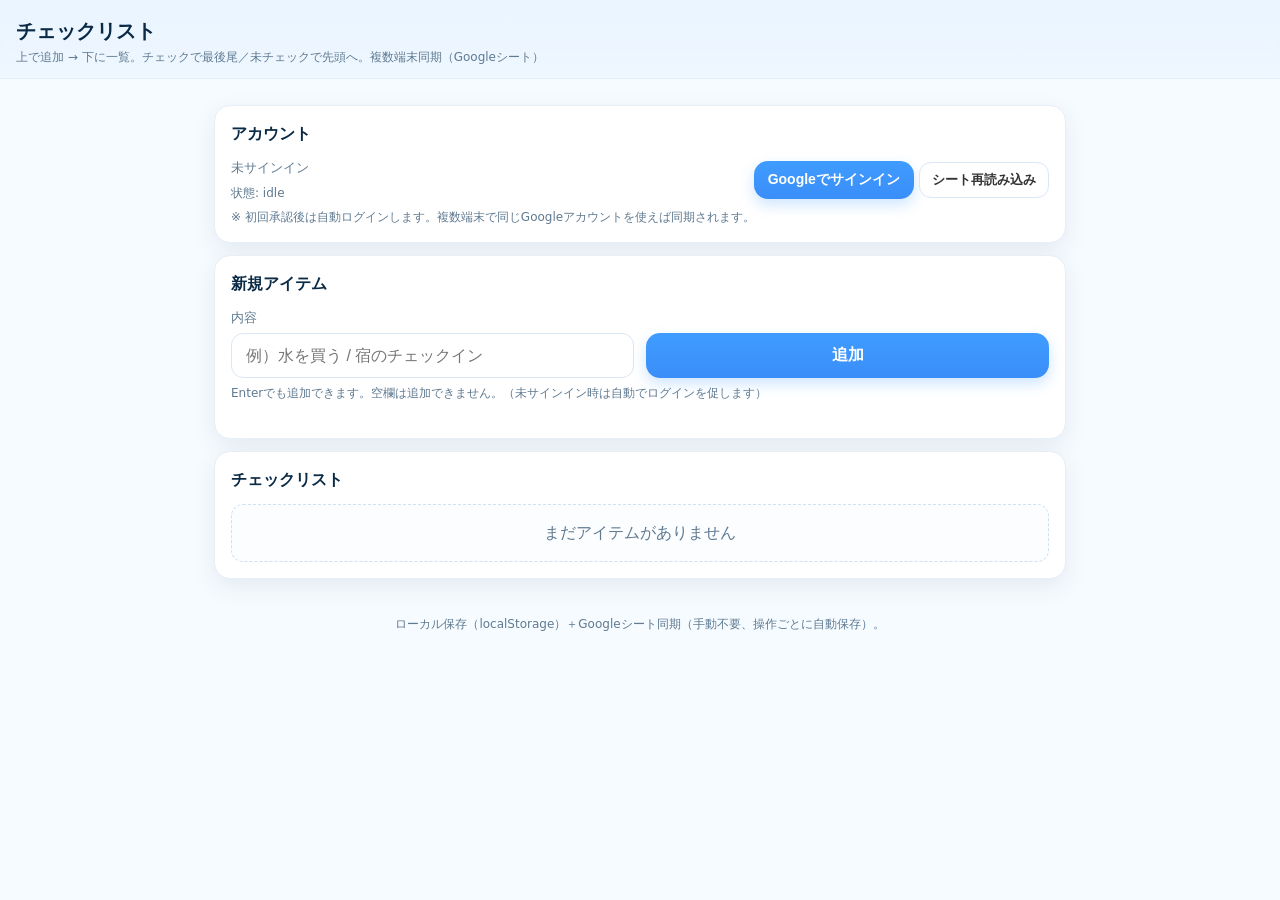
==== index.html @ b0e93bd8 "Create index.html" ====
<!DOCTYPE html>
<html lang="ja">
<head>
  <meta charset="utf-8" />
  <meta name="viewport" content="width=device-width,initial-scale=1" />
  <title>チェックリスト</title>
  <link rel="stylesheet" href="style.css" />
  <!-- Google Identity Services -->
  <script src="https://accounts.google.com/gsi/client" async defer></script>
  <style>
    /* 既存CSSに寄り添う最小の追加だけ */
    .record .title{font-weight:800}
    .record.done .title{color:var(--muted); text-decoration:line-through}
    .record .status{font-size:12px; color:var(--muted)}
    .btn-check, .btn-del{
      appearance:none; border:1px solid #dbe7f5; background:#fff; cursor:pointer;
      padding:8px 12px; border-radius:12px; font-weight:700;
    }
    .btn-check{color:#0b5; border-color:#cceedd}
    .btn-check.done{color:#666; border-color:#ddd}
    .btn-del{color:var(--danger); border-color:#ffd1d1}
    .list-actions{display:flex; gap:8px}
    .auth-row{display:flex; gap:12px; align-items:center; justify-content:space-between; flex-wrap:wrap}
    .signin-btn{
      appearance:none; border:0; border-radius:14px; padding:10px 14px; font-weight:800;
      background:linear-gradient(180deg, var(--accent-strong), #3a8ef8); color:white; cursor:pointer;
      box-shadow:0 6px 14px rgba(63,156,255,.25); font-size:14px;
    }
    .signout-btn{
      appearance:none; border:1px solid #dbe7f5; background:#fff; cursor:pointer;
      padding:8px 12px; border-radius:12px; font-weight:700; color:#333;
    }
    .sync-state{font-size:12px; color:var(--muted)}
  </style>
</head>
<body>
  <!-- ヘッダー -->
  <header class="app-header">
    <h1>チェックリスト</h1>
    <div class="sub">上で追加 → 下に一覧。チェックで最後尾／未チェックで先頭へ。複数端末同期（Googleシート）</div>
  </header>

  <main class="container">
    <!-- 認証・同期 -->
    <section class="card" id="authCard">
      <h2>アカウント</h2>
      <div class="auth-row">
        <div>
          <div id="userLabel" class="label">未サインイン</div>
          <div id="syncState" class="sync-state">状態: idle</div>
        </div>
        <div>
          <button id="signinBtn" class="signin-btn">Googleでサインイン</button>
          <button id="signoutBtn" class="signout-btn" style="display:none">サインアウト</button>
          <button id="reloadBtn" class="signout-btn">シート再読み込み</button>
        </div>
      </div>
      <div class="hint">※ 初回承認後は自動ログインします。複数端末で同じGoogleアカウントを使えば同期されます。</div>
    </section>

    <!-- 追加欄 -->
    <section class="card">
      <h2>新規アイテム</h2>
      <label class="label" for="newItem">内容</label>
      <div class="grid-2">
        <input id="newItem" type="text" placeholder="例）水を買う / 宿のチェックイン" />
        <button id="addBtn" class="btn-primary">追加</button>
      </div>
      <div class="hint">Enterでも追加できます。空欄は追加できません。（未サインイン時は自動でログインを促します）</div>
      <div id="toast" class="toast" role="status" aria-live="polite"></div>
    </section>

    <!-- リスト表示 -->
    <section class="card">
      <h2>チェックリスト</h2>
      <ul id="list" class="record-list" aria-live="polite"></ul>
      <div id="empty" class="empty">まだアイテムがありません</div>
    </section>

    <footer class="app-footer">ローカル保存（localStorage）＋Googleシート同期（手動不要、操作ごとに自動保存）。</footer>
  </main>

  <script>
    // ====== 設定（必ず変更） ======
    const CONFIG = {
      SPREADSHEET_ID: "YOUR_SPREADSHEET_ID", // ← 置き換え
      SHEET_NAME: "Checklist",               // 既定名。変えるならシート側も作成してOK（自動ヘッダー作成）
      GOOGLE_CLIENT_ID: "YOUR_GOOGLE_CLIENT_ID", // ← 置き換え
      SCOPE: "https://www.googleapis.com/auth/spreadsheets"
    };

    // ====== State ======
    const KEY_LOCAL = "checklistItems_v1";
    /** @type {{id:string,text:string,done:boolean,createdAt:number,doneAt?:number,updatedAt:number}[]} */
    let items = [];
    let accessToken = null;
    let tokenClient = null;
    let userEmail = null;

    // ====== DOM ======
    const $list = document.getElementById("list");
    const $empty = document.getElementById("empty");
    const $newItem = document.getElementById("newItem");
    const $addBtn = document.getElementById("addBtn");
    const $toast = document.getElementById("toast");
    const $signinBtn = document.getElementById("signinBtn");
    const $signoutBtn = document.getElementById("signoutBtn");
    const $reloadBtn = document.getElementById("reloadBtn");
    const $userLabel = document.getElementById("userLabel");
    const $syncState = document.getElementById("syncState");

    // ====== LocalStorage ======
    function loadLocal() {
      try { items = JSON.parse(localStorage.getItem(KEY_LOCAL)) || []; }
      catch { items = []; }
    }
    function saveLocal() {
      localStorage.setItem(KEY_LOCAL, JSON.stringify(items));
    }

    // ====== 表示 ======
    function render() {
      const undone = items.filter(i => !i.done);
      const done = items.filter(i => i.done).sort((a,b) => (a.doneAt||0)-(b.doneAt||0));
      const ordered = [...undone, ...done];

      $list.innerHTML = "";
      ordered.forEach(item => {
        const li = document.createElement("li");
        li.className = "record" + (item.done ? " done" : "");
        li.dataset.id = item.id;

        const left = document.createElement("div");
        left.className = "date";
        const d = new Date(item.createdAt);
        left.textContent = `${d.getMonth()+1}/${d.getDate()}`;

        const center = document.createElement("div");
        const title = document.createElement("div");
        title.className = "title";
        title.textContent = item.text;

        const status = document.createElement("div");
        status.className = "status";
        status.textContent = item.done
          ? `済み（${formatTime(item.doneAt)}）`
          : `未完了`;

        center.appendChild(title);
        center.appendChild(status);

        const right = document.createElement("div");
        right.className = "list-actions";
        const btnCheck = document.createElement("button");
        btnCheck.className = "btn-check" + (item.done ? " done" : "");
        btnCheck.textContent = item.done ? "済" : "チェック";
        btnCheck.title = item.done ? "未完了に戻す" : "完了にする";
        btnCheck.addEventListener("click", () => toggleDone(item.id));

        const btnDel = document.createElement("button");
        btnDel.className = "btn-del";
        btnDel.textContent = "削除";
        btnDel.addEventListener("click", () => removeItem(item.id));

        right.appendChild(btnCheck);
        right.appendChild(btnDel);

        li.appendChild(left);
        li.appendChild(center);
        li.appendChild(right);
        $list.appendChild(li);
      });

      $empty.style.display = items.length ? "none" : "block";
    }

    function formatTime(ts) {
      if (!ts) return "";
      const d = new Date(ts);
      const hh = String(d.getHours()).padStart(2,"0");
      const mm = String(d.getMinutes()).padStart(2,"0");
      return `${d.getMonth()+1}/${d.getDate()} ${hh}:${mm}`;
    }

    // ====== 操作 ======
    async function addItem(text) {
      const t = text.trim();
      if (!t) return toast("空欄は追加できません");
      await ensureSignedIn(); // 自動ログイン要求
      const now = Date.now();
      items.push({
        id: String(now) + Math.random().toString(36).slice(2,7),
        text: t,
        done: false,
        createdAt: now,
        updatedAt: now
      });
      saveLocal(); render();
      $newItem.value = "";
      toast("追加しました");
      await saveToSheet();
      await loadFromSheet(); // 競合回避のため最新取得
    }

    async function toggleDone(id) {
      await ensureSignedIn();
      const idx = items.findIndex(i => i.id === id);
      if (idx === -1) return;
      const item = items[idx];
      item.done = !item.done;
      item.updatedAt = Date.now();
      if (item.done) {
        item.doneAt = Date.now();
        items.splice(idx,1); items.push(item);
        toast("完了にしました（最後尾へ移動）");
      } else {
        delete item.doneAt;
        items.splice(idx,1); items.unshift(item);
        toast("未完了に戻しました（先頭へ移動）");
      }
      saveLocal(); render();
      await saveToSheet();
      await loadFromSheet();
    }

    async function removeItem(id) {
      await ensureSignedIn();
      items = items.filter(i => i.id !== id);
      saveLocal(); render();
      toast("削除しました");
      await saveToSheet();
      await loadFromSheet();
    }

    function toast(msg) {
      $toast.textContent = msg;
      $toast.classList.add("show");
      setTimeout(() => $toast.classList.remove("show"), 1200);
    }

    // ====== Google 認証 ======
    window.onload = () => {
      // Token client 準備
      tokenClient = google.accounts.oauth2.initTokenClient({
        client_id: CONFIG.GOOGLE_CLIENT_ID,
        scope: CONFIG.SCOPE,
        callback: (resp) => {
          if (resp && resp.access_token) {
            accessToken = resp.access_token;
            userEmail = resp.error ? null : (google.accounts.id?.get().email || null);
            $signoutBtn.style.display = "inline-block";
            $signinBtn.style.display = "none";
            $userLabel.textContent = "サインイン済み";
            // 初回ロード
            initApp();
          }
        },
      });

      // サイレントでトークン取得を試す（自動ログイン）
      requestAccessToken({ prompt: "" });

      // ボタンイベント
      $signinBtn.addEventListener("click", () => requestAccessToken({ prompt: "consent" }));
      $signoutBtn.addEventListener("click", signOut);
      $reloadBtn.addEventListener("click", async () => {
        await ensureSignedIn();
        await loadFromSheet();
        toast("再読み込みしました");
      });

      // 入力系イベント
      $addBtn.addEventListener("click", () => addItem($newItem.value));
      $newItem.addEventListener("keydown", e => { if (e.key === "Enter") addItem($newItem.value); });

      // ローカル描画（オフラインでも見えるように）
      loadLocal(); render();
    };

    function requestAccessToken({ prompt }) {
      tokenClient.requestAccessToken({ prompt });
      // Note: callbackで処理継続
    }

    async function ensureSignedIn() {
      if (accessToken) return;
      return new Promise((resolve) => {
        const once = (resp) => {
          if (resp && resp.access_token) { resolve(); }
        };
        tokenClient.callback = once;
        tokenClient.requestAccessToken({ prompt: "" }); // サイレント
        // 失敗時は明示
        setTimeout(() => {
          if (!accessToken) {
            tokenClient.callback = (resp) => { if (resp && resp.access_token) resolve(); };
            tokenClient.requestAccessToken({ prompt: "consent" });
          }
        }, 600);
      });
    }

    function signOut() {
      accessToken = null;
      userEmail = null;
      $userLabel.textContent = "未サインイン";
      $signoutBtn.style.display = "none";
      $signinBtn.style.display = "inline-block";
      toast("サインアウトしました");
    }

    // ====== Sheets I/O ======
    async function initApp() {
      try {
        await ensureHeaderRow();
        await loadFromSheet();
      } catch (e) {
        console.warn(e);
        toast("シート初期化に失敗しました");
      }
    }

    async function ensureHeaderRow() {
      setSync("ヘッダー確認中…");
      const range = `${CONFIG.SHEET_NAME}!A1:F1`;
      const r = await gFetch(`https://sheets.googleapis.com/v4/spreadsheets/${CONFIG.SPREADSHEET_ID}/values/${encodeURIComponent(range)}?majorDimension=ROWS`);
      const data = await r.json();
      const needSet = !data.values || !data.values.length;
      if (needSet) {
        await gFetch(`https://sheets.googleapis.com/v4/spreadsheets/${CONFIG.SPREADSHEET_ID}/values/${encodeURIComponent(range)}?valueInputOption=RAW`, {
          method: "PUT",
          body: JSON.stringify({ values: [["id","text","done","createdAt","doneAt","updatedAt"]] })
        });
      }
      setSync("idle");
    }

    async function loadFromSheet() {
      setSync("読み込み中…");
      const range = `${CONFIG.SHEET_NAME}!A2:F`;
      const r = await gFetch(`https://sheets.googleapis.com/v4/spreadsheets/${CONFIG.SPREADSHEET_ID}/values/${encodeURIComponent(range)}?majorDimension=ROWS`);
      const data = await r.json();
      const rows = (data.values || []);
      const loaded = rows.map(row => ({
        id: row[0],
        text: row[1] || "",
        done: row[2] === "TRUE" || row[2] === "true",
        createdAt: Number(row[3] || 0),
        doneAt: row[4] ? Number(row[4]) : undefined,
        updatedAt: Number(row[5] || 0),
      }));
      // ローカルより新しい方を採用（updatedAt比較／最後勝ち）
      const merged = mergeById(items, loaded);
      items = merged.sort((a,b)=> (a.done===b.done)
        ? (a.updatedAt - b.updatedAt)
        : (a.done - b.done)); // 表示はrenderで整えるのでざっくり
      saveLocal(); render();
      setSync("idle");
    }

    async function saveToSheet() {
      setSync("保存中…");
      // まずデータ域をクリア
      await gFetch(`https://sheets.googleapis.com/v4/spreadsheets/${CONFIG.SPREADSHEET_ID}/values:batchClear`, {
        method: "POST",
        body: JSON.stringify({ ranges: [`${CONFIG.SHEET_NAME}!A2:F`] })
      });
      // 書き込み
      const values = items.map(i => [
        i.id, i.text, i.done ? "TRUE" : "FALSE",
        String(i.createdAt),
        i.doneAt ? String(i.doneAt) : "",
        String(i.updatedAt)
      ]);
      await gFetch(`https://sheets.googleapis.com/v4/spreadsheets/${CONFIG.SPREADSHEET_ID}/values/${encodeURIComponent(CONFIG.SHEET_NAME+"!A2")}:batchUpdate?valueInputOption=RAW`, {
        method: "POST",
        body: JSON.stringify({ data: [{ range: `${CONFIG.SHEET_NAME}!A2:F`, values }] })
      });
      setSync("idle");
    }

    function mergeById(localArr, remoteArr) {
      const map = new Map();
      for (const i of localArr) map.set(i.id, i);
      for (const r of remoteArr) {
        const cur = map.get(r.id);
        if (!cur) map.set(r.id, r);
        else {
          // updatedAtが新しい方を採用
          map.set(r.id, (r.updatedAt > cur.updatedAt) ? r : cur);
        }
      }
      return Array.from(map.values());
    }

    function setSync(text){ $syncState.textContent = `状態: ${text}`; }

    async function gFetch(url, init = {}) {
      if (!accessToken) throw new Error("No access token");
      const headers = Object.assign({}, init.headers || {}, {
        "Authorization": `Bearer ${accessToken}`,
        "Content-Type": "application/json"
      });
      const resp = await fetch(url, { ...init, headers });
      if (!resp.ok) {
        const txt = await resp.text().catch(()=> "");
        console.warn("Sheets API error:", resp.status, txt);
        throw new Error(`Sheets API ${resp.status}`);
      }
      return resp;
    }
  </script>
</body>
</html>
---- style.css ----
:root{
  --bg:#f6fbff;
  --card:#ffffff;
  --ink:#133047;
  --muted:#5f7a91;
  --accent:#7bb8ff;     /* 淡い青 */
  --accent-strong:#3f9cff;
  --accent-ink:#0a2a45;
  --danger:#ff6464;
  --ring:rgba(63,156,255,.35);
  --shadow:0 8px 24px rgba(19,48,71,0.08);
  --radius:16px;
}

*{box-sizing:border-box}
html,body{height:100%}
body{
  margin:0;background:var(--bg);color:var(--ink);
  font-family: ui-sans-serif, system-ui, -apple-system, "Segoe UI", "Hiragino Kaku Gothic ProN", "Noto Sans JP", sans-serif;
  -webkit-font-smoothing:antialiased; line-height:1.5;
}

.app-header{
  position:sticky; top:0; z-index:10;
  background:linear-gradient(180deg, #e9f4ff, rgba(233,244,255,0.6));
  border-bottom:1px solid #e0eefc;
  padding:16px 16px 12px;
  backdrop-filter: blur(6px);
}
.app-header h1{margin:0;font-size:20px;font-weight:800; color:var(--accent-ink)}
.app-header .sub{color:var(--muted);font-size:12px;margin-top:2px}

.container{padding:14px; max-width:880px; margin:0 auto}
.card{
  background:var(--card); border:1px solid #e7eef6; border-radius:var(--radius);
  padding:16px; margin:12px 0; box-shadow:var(--shadow);
}
h2{font-size:16px;margin:0 0 12px;color:var(--accent-ink)}
.label{display:block;font-size:13px;color:var(--muted);margin-bottom:6px}
.block{margin-bottom:12px}

.date-tabs, .type-buttons{
  display:flex; flex-wrap:wrap; gap:8px;
}
.pill{
  padding:10px 12px; border-radius:999px; border:1px solid #d9e8f8; background:#fff;
  color:var(--accent-ink); font-weight:600; font-size:14px;
  transition: all .15s ease; user-select:none;
}
.pill:hover{transform: translateY(-1px)}
.pill.active{background:var(--accent); color:#063056; border-color:#b5dcff; box-shadow:0 0 0 3px var(--ring)}

.rate-row{display:flex; gap:12px; flex-wrap:wrap}
.rate-col{flex:1 1 260px}
input[type="number"], input[type="text"]{
  width:100%; padding:12px 14px; border:1px solid #dbe7f5; border-radius:12px; font-size:16px;
  background:#fff; outline:none; transition:box-shadow .15s ease, border-color .15s ease;
}
input:focus{border-color:var(--accent); box-shadow:0 0 0 4px var(--ring)}

.hint{font-size:12px; color:var(--muted); margin-top:6px}
.eff-rate{font-size:14px; background:#eef6ff; border:1px dashed #cde1fa; padding:10px 12px; border-radius:12px}

.grid-2{display:grid; grid-template-columns:1fr 1fr; gap:12px}
@media (max-width:640px){ .grid-2{grid-template-columns:1fr} }

.actions{display:flex; align-items:center; gap:12px}
.btn-primary{
  appearance:none; border:0; border-radius:14px; padding:12px 18px; font-weight:800;
  background:linear-gradient(180deg, var(--accent-strong), #3a8ef8); color:white; cursor:pointer;
  box-shadow:0 6px 14px rgba(63,156,255,.25); font-size:16px;
}
.btn-primary:active{transform:translateY(1px)}

.toast{
  min-height:20px; font-size:14px; color:var(--accent-ink);
  opacity:0; transition:opacity .2s ease; padding:6px 0;
}
.toast.show{opacity:1}

.budget-row{
  display:flex; gap:12px; flex-wrap:wrap; align-items:baseline; margin-bottom:8px;
}
.remain{font-size:18px; font-weight:900; color:#064a7a}
.spent{font-size:14px; color:var(--muted)}

.chart-wrap{position:relative; width:100%; max-width:520px; margin:0 auto}
.legend{display:flex; flex-wrap:wrap; gap:10px; justify-content:center; margin-top:10px}
.legend .item{display:flex; align-items:center; gap:8px; color:#245}
.legend .dot{width:12px;height:12px;border-radius:50%}

.record-list{list-style:none; margin:0; padding:0}
.record{
  display:grid; grid-template-columns: 90px 1fr auto; gap:10px; align-items:center;
  padding:12px; border:1px solid #e7eef6; border-radius:12px; margin-bottom:8px; background:#fff;
}
@media (max-width:520px){
  .record{grid-template-columns: 84px 1fr auto}
}
.record .date{font-weight:800; color:#0a385c}
.record .meta{font-size:12px; color:var(--muted)}
.record .amount{font-weight:900; color:#0e466f}
.del{
  appearance:none; background:#fff; color:var(--danger); border:1px solid #ffd1d1;
  padding:8px 12px; border-radius:12px; cursor:pointer; font-weight:700;
}
.del:hover{background:#fff5f5}

.empty{
  text-align:center; color:var(--muted); padding:16px; border:1px dashed #cfe0f4; border-radius:12px;
  background:#fbfdff;
}

.app-footer{
  color:var(--muted); text-align:center; padding:24px 12px; font-size:12px;
}
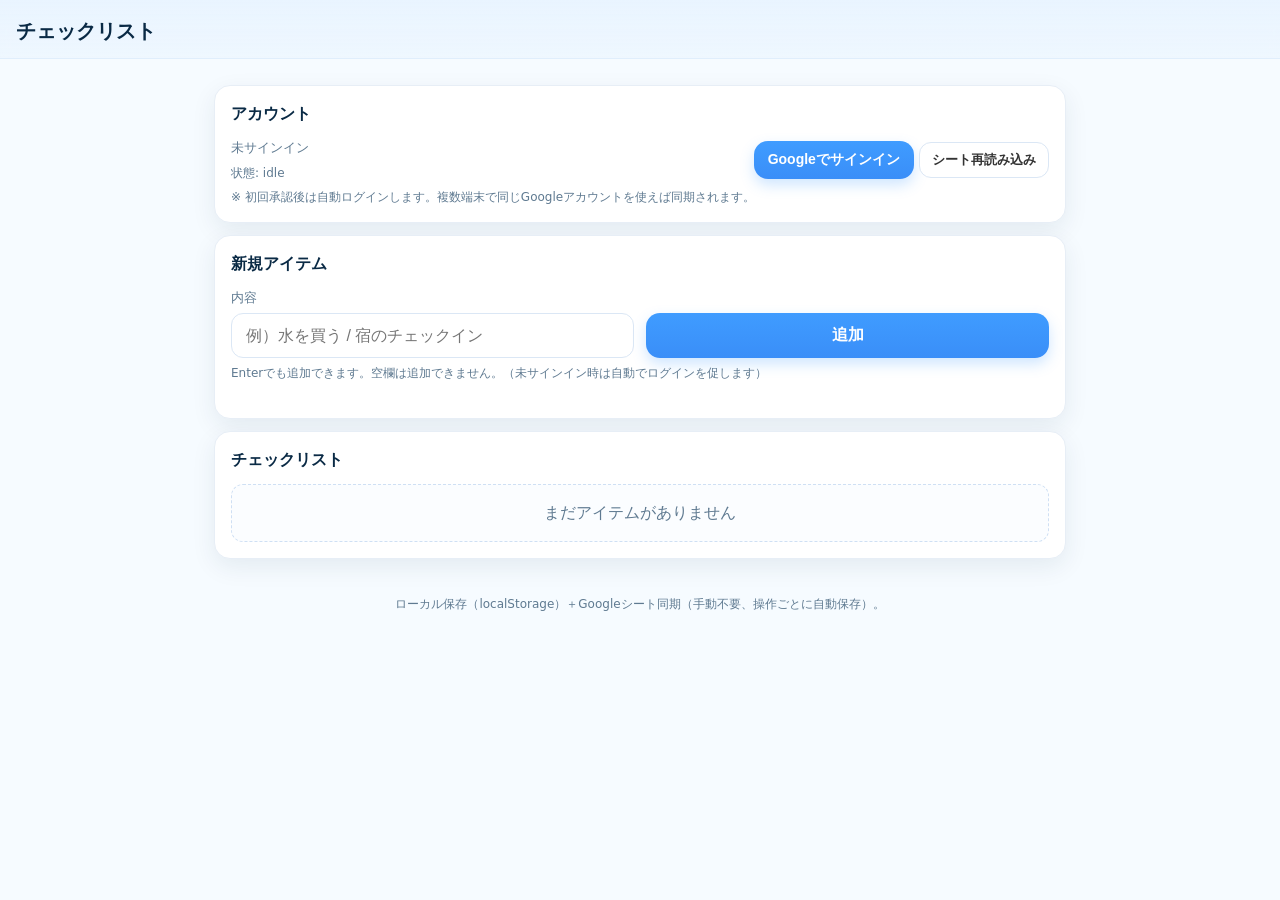
==== commit bbc8fdea: "Update index.html" ====
--- a/index.html
+++ b/index.html
@@ -37,7 +37,7 @@
   <!-- ヘッダー -->
   <header class="app-header">
     <h1>チェックリスト</h1>
-    <div class="sub">上で追加 → 下に一覧。チェックで最後尾／未チェックで先頭へ。複数端末同期（Googleシート）</div>
+   
   </header>
 
   <main class="container">
@@ -81,11 +81,11 @@
   </main>
 
   <script>
-    // ====== 設定（必ず変更） ======
+    // ====== 設定 ======
     const CONFIG = {
-      SPREADSHEET_ID: "YOUR_SPREADSHEET_ID", // ← 置き換え
-      SHEET_NAME: "Checklist",               // 既定名。変えるならシート側も作成してOK（自動ヘッダー作成）
-      GOOGLE_CLIENT_ID: "YOUR_GOOGLE_CLIENT_ID", // ← 置き換え
+      SPREADSHEET_ID: "1reMg4Us-dhO75cHdjJgOrK4k2baStMpVYo-BGqw2jNc",
+      SHEET_NAME: "Checklist",
+      GOOGLE_CLIENT_ID: "625081881930-td4vcu2cpnhp6n2aevc453m7as2l96tk.apps.googleusercontent.com",
       SCOPE: "https://www.googleapis.com/auth/spreadsheets"
     };
 
@@ -277,26 +277,55 @@
       loadLocal(); render();
     };
 
+    // 取得のたびに callback を明示し、accessToken を必ず格納
     function requestAccessToken({ prompt }) {
+      tokenClient.callback = (resp) => {
+        if (resp && resp.access_token) {
+          accessToken = resp.access_token;
+          $signoutBtn.style.display = "inline-block";
+          $signinBtn.style.display = "none";
+          $userLabel.textContent = "サインイン済み";
+          initApp();
+        }
+      };
       tokenClient.requestAccessToken({ prompt });
-      // Note: callbackで処理継続
-    }
-
+    }
+
+    // 取得したトークンを必ず代入（silent→consent の二段構え）
     async function ensureSignedIn() {
       if (accessToken) return;
-      return new Promise((resolve) => {
-        const once = (resp) => {
-          if (resp && resp.access_token) { resolve(); }
+      return new Promise((resolve, reject) => {
+        // silent
+        tokenClient.callback = (resp) => {
+          if (resp && resp.access_token) {
+            accessToken = resp.access_token;
+            $signoutBtn.style.display = "inline-block";
+            $signinBtn.style.display = "none";
+            $userLabel.textContent = "サインイン済み";
+            resolve();
+          } else {
+            reject(new Error("Failed to get access token (silent)"));
+          }
         };
-        tokenClient.callback = once;
-        tokenClient.requestAccessToken({ prompt: "" }); // サイレント
-        // 失敗時は明示
+        tokenClient.requestAccessToken({ prompt: "" });
+
+        // silentで入らなければ consent で再挑戦
         setTimeout(() => {
           if (!accessToken) {
-            tokenClient.callback = (resp) => { if (resp && resp.access_token) resolve(); };
+            tokenClient.callback = (resp) => {
+              if (resp && resp.access_token) {
+                accessToken = resp.access_token;
+                $signoutBtn.style.display = "inline-block";
+                $signinBtn.style.display = "none";
+                $userLabel.textContent = "サインイン済み";
+                resolve();
+              } else {
+                reject(new Error("Failed to get access token (consent)"));
+              }
+            };
             tokenClient.requestAccessToken({ prompt: "consent" });
           }
-        }, 600);
+        }, 700);
       });
     }
 
@@ -360,22 +389,31 @@
 
     async function saveToSheet() {
       setSync("保存中…");
+
       // まずデータ域をクリア
       await gFetch(`https://sheets.googleapis.com/v4/spreadsheets/${CONFIG.SPREADSHEET_ID}/values:batchClear`, {
         method: "POST",
         body: JSON.stringify({ ranges: [`${CONFIG.SHEET_NAME}!A2:F`] })
       });
-      // 書き込み
+
+      // 正しい batchUpdate エンドポイントで一括書き込み
       const values = items.map(i => [
         i.id, i.text, i.done ? "TRUE" : "FALSE",
         String(i.createdAt),
         i.doneAt ? String(i.doneAt) : "",
         String(i.updatedAt)
       ]);
-      await gFetch(`https://sheets.googleapis.com/v4/spreadsheets/${CONFIG.SPREADSHEET_ID}/values/${encodeURIComponent(CONFIG.SHEET_NAME+"!A2")}:batchUpdate?valueInputOption=RAW`, {
+
+      await gFetch(`https://sheets.googleapis.com/v4/spreadsheets/${CONFIG.SPREADSHEET_ID}/values:batchUpdate`, {
         method: "POST",
-        body: JSON.stringify({ data: [{ range: `${CONFIG.SHEET_NAME}!A2:F`, values }] })
-      });
+        body: JSON.stringify({
+          valueInputOption: "RAW",
+          data: [
+            { range: `${CONFIG.SHEET_NAME}!A2:F`, values }
+          ]
+        })
+      });
+
       setSync("idle");
     }
 
@@ -395,13 +433,24 @@
 
     function setSync(text){ $syncState.textContent = `状態: ${text}`; }
 
+    // 401 のときは再取得→リトライ
     async function gFetch(url, init = {}) {
-      if (!accessToken) throw new Error("No access token");
-      const headers = Object.assign({}, init.headers || {}, {
-        "Authorization": `Bearer ${accessToken}`,
-        "Content-Type": "application/json"
-      });
-      const resp = await fetch(url, { ...init, headers });
+      if (!accessToken) {
+        await ensureSignedIn();
+      }
+      const doFetch = async () => {
+        const headers = Object.assign({}, init.headers || {}, {
+          "Authorization": `Bearer ${accessToken}`,
+          "Content-Type": "application/json"
+        });
+        return fetch(url, { ...init, headers });
+      };
+      let resp = await doFetch();
+      if (resp.status === 401) {
+        accessToken = null;
+        await ensureSignedIn();
+        resp = await doFetch();
+      }
       if (!resp.ok) {
         const txt = await resp.text().catch(()=> "");
         console.warn("Sheets API error:", resp.status, txt);
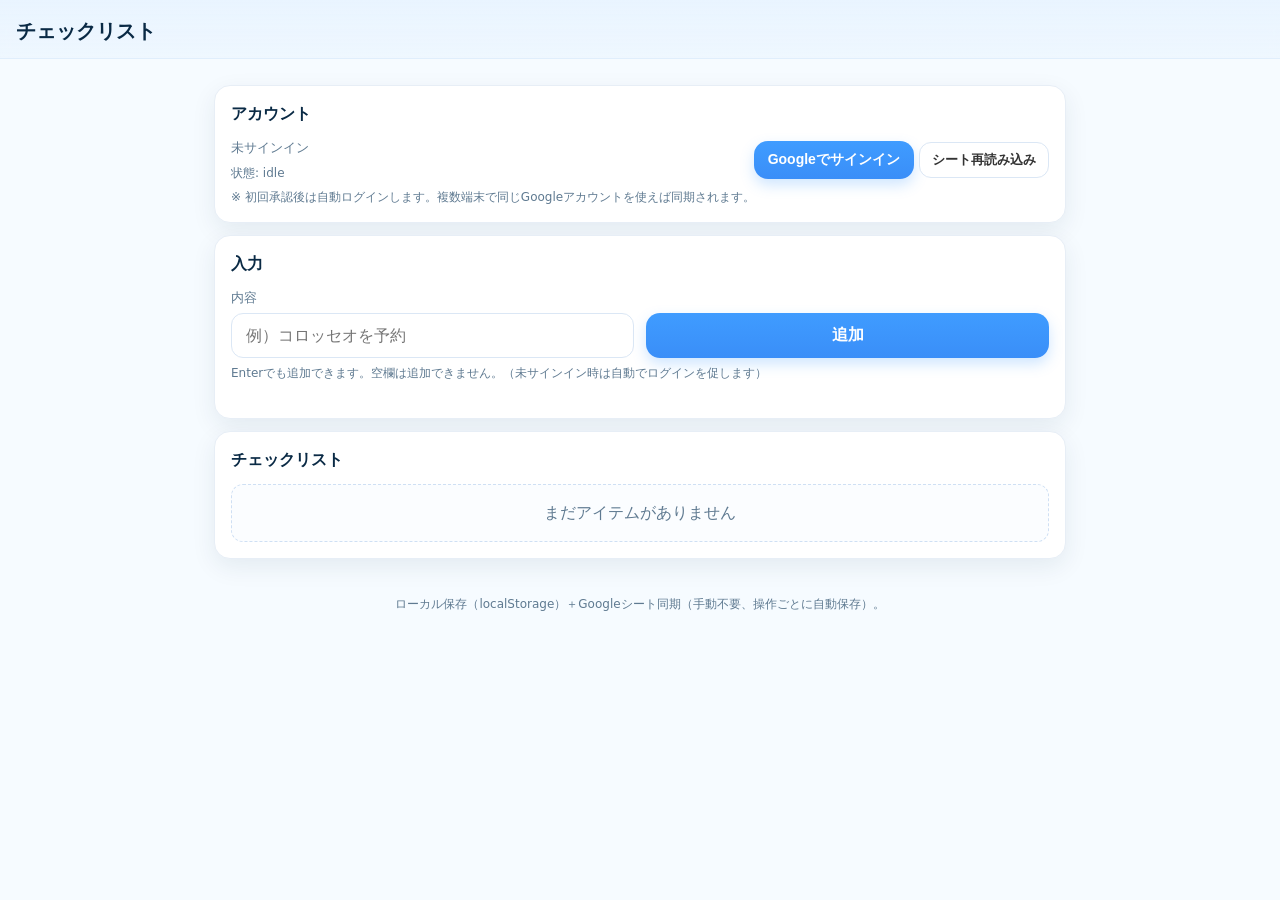
==== commit 98a13ade: "Update index.html" ====
--- a/index.html
+++ b/index.html
@@ -60,10 +60,10 @@
 
     <!-- 追加欄 -->
     <section class="card">
-      <h2>新規アイテム</h2>
+      <h2>入力</h2>
       <label class="label" for="newItem">内容</label>
       <div class="grid-2">
-        <input id="newItem" type="text" placeholder="例）水を買う / 宿のチェックイン" />
+        <input id="newItem" type="text" placeholder="例）コロッセオを予約" />
         <button id="addBtn" class="btn-primary">追加</button>
       </div>
       <div class="hint">Enterでも追加できます。空欄は追加できません。（未サインイン時は自動でログインを促します）</div>
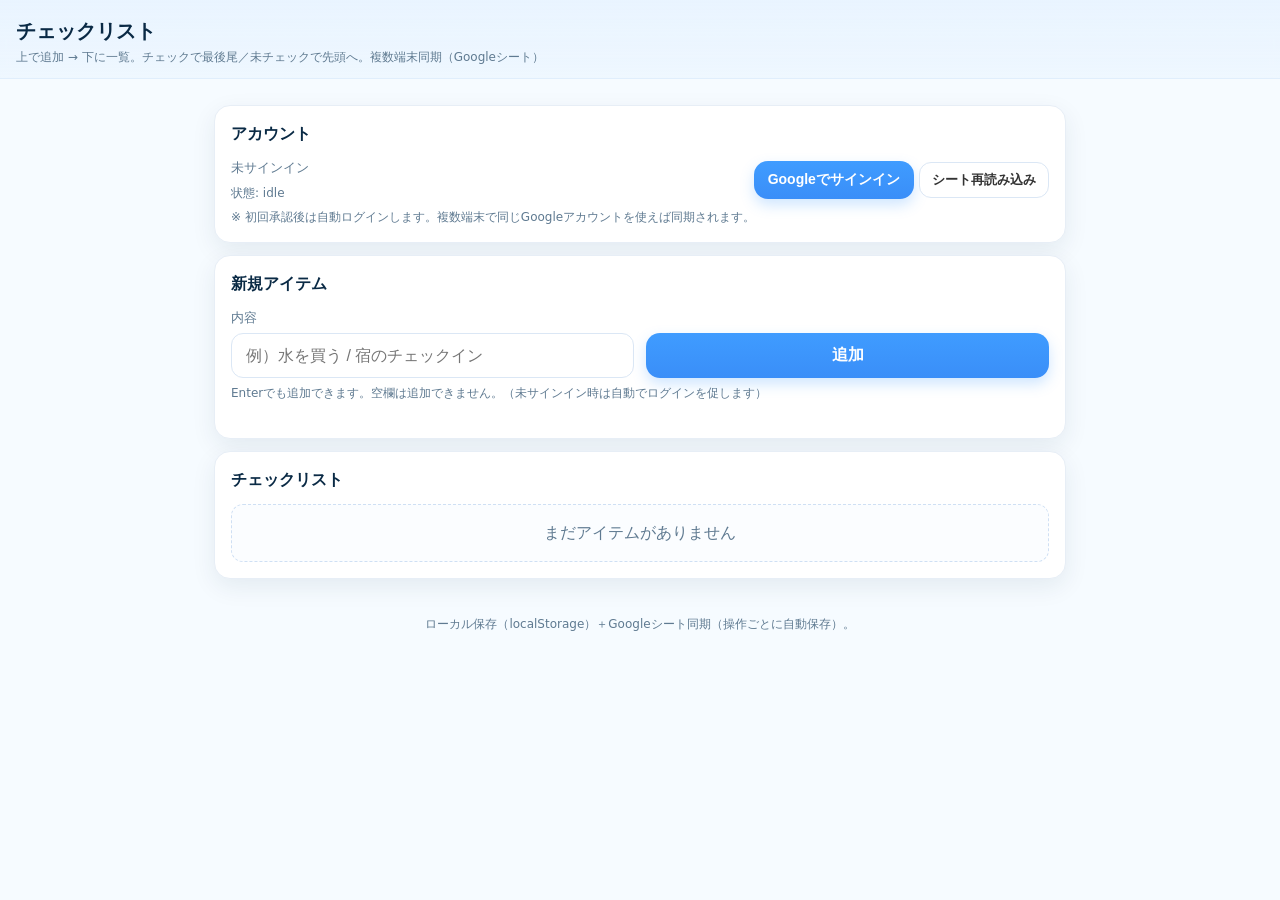
==== commit 9df3f9d7: "Update index.html" ====
--- a/index.html
+++ b/index.html
@@ -16,7 +16,7 @@
       appearance:none; border:1px solid #dbe7f5; background:#fff; cursor:pointer;
       padding:8px 12px; border-radius:12px; font-weight:700;
     }
-    .btn-check{color:#0b5; border-color:#cceedd}
+    .btn-check{border-color:#cceedd}
     .btn-check.done{color:#666; border-color:#ddd}
     .btn-del{color:var(--danger); border-color:#ffd1d1}
     .list-actions{display:flex; gap:8px}
@@ -37,7 +37,7 @@
   <!-- ヘッダー -->
   <header class="app-header">
     <h1>チェックリスト</h1>
-   
+    <div class="sub">上で追加 → 下に一覧。チェックで最後尾／未チェックで先頭へ。複数端末同期（Googleシート）</div>
   </header>
 
   <main class="container">
@@ -60,10 +60,10 @@
 
     <!-- 追加欄 -->
     <section class="card">
-      <h2>入力</h2>
+      <h2>新規アイテム</h2>
       <label class="label" for="newItem">内容</label>
       <div class="grid-2">
-        <input id="newItem" type="text" placeholder="例）コロッセオを予約" />
+        <input id="newItem" type="text" placeholder="例）水を買う / 宿のチェックイン" />
         <button id="addBtn" class="btn-primary">追加</button>
       </div>
       <div class="hint">Enterでも追加できます。空欄は追加できません。（未サインイン時は自動でログインを促します）</div>
@@ -77,7 +77,7 @@
       <div id="empty" class="empty">まだアイテムがありません</div>
     </section>
 
-    <footer class="app-footer">ローカル保存（localStorage）＋Googleシート同期（手動不要、操作ごとに自動保存）。</footer>
+    <footer class="app-footer">ローカル保存（localStorage）＋Googleシート同期（操作ごとに自動保存）。</footer>
   </main>
 
   <script>
@@ -91,7 +91,7 @@
 
     // ====== State ======
     const KEY_LOCAL = "checklistItems_v1";
-    /** @type {{id:string,text:string,done:boolean,createdAt:number,doneAt?:number,updatedAt:number}[]} */
+    /** @type {{id:string,text:string,done:boolean,createdAt:number,doneAt?:number,updatedAt:number,deleted?:boolean}[]} */
     let items = [];
     let accessToken = null;
     let tokenClient = null;
@@ -120,8 +120,9 @@
 
     // ====== 表示 ======
     function render() {
-      const undone = items.filter(i => !i.done);
-      const done = items.filter(i => i.done).sort((a,b) => (a.doneAt||0)-(b.doneAt||0));
+      const visible = items.filter(i => !i.deleted);
+      const undone = visible.filter(i => !i.done);
+      const done = visible.filter(i => i.done).sort((a,b) => (a.doneAt||0)-(b.doneAt||0));
       const ordered = [...undone, ...done];
 
       $list.innerHTML = "";
@@ -171,7 +172,7 @@
         $list.appendChild(li);
       });
 
-      $empty.style.display = items.length ? "none" : "block";
+      $empty.style.display = items.length && ordered.length ? "none" : "block";
     }
 
     function formatTime(ts) {
@@ -193,7 +194,8 @@
         text: t,
         done: false,
         createdAt: now,
-        updatedAt: now
+        updatedAt: now,
+        deleted: false
       });
       saveLocal(); render();
       $newItem.value = "";
@@ -225,7 +227,10 @@
 
     async function removeItem(id) {
       await ensureSignedIn();
-      items = items.filter(i => i.id !== id);
+      const idx = items.findIndex(i => i.id === id);
+      if (idx === -1) return;
+      items[idx].deleted = true;        // 物理削除しない（トゥームストーン）
+      items[idx].updatedAt = Date.now();
       saveLocal(); render();
       toast("削除しました");
       await saveToSheet();
@@ -251,7 +256,6 @@
             $signoutBtn.style.display = "inline-block";
             $signinBtn.style.display = "none";
             $userLabel.textContent = "サインイン済み";
-            // 初回ロード
             initApp();
           }
         },
@@ -277,7 +281,6 @@
       loadLocal(); render();
     };
 
-    // 取得のたびに callback を明示し、accessToken を必ず格納
     function requestAccessToken({ prompt }) {
       tokenClient.callback = (resp) => {
         if (resp && resp.access_token) {
@@ -291,7 +294,6 @@
       tokenClient.requestAccessToken({ prompt });
     }
 
-    // 取得したトークンを必ず代入（silent→consent の二段構え）
     async function ensureSignedIn() {
       if (accessToken) return;
       return new Promise((resolve, reject) => {
@@ -341,6 +343,7 @@
     // ====== Sheets I/O ======
     async function initApp() {
       try {
+        await ensureSheetExists();
         await ensureHeaderRow();
         await loadFromSheet();
       } catch (e) {
@@ -349,16 +352,33 @@
       }
     }
 
+    async function ensureSheetExists() {
+      setSync("シート確認中…");
+      const meta = await gFetch(`https://sheets.googleapis.com/v4/spreadsheets/${CONFIG.SPREADSHEET_ID}`);
+      const info = await meta.json();
+      const exists = (info.sheets || []).some(s => s.properties?.title === CONFIG.SHEET_NAME);
+      if (!exists) {
+        await gFetch(`https://sheets.googleapis.com/v4/spreadsheets/${CONFIG.SPREADSHEET_ID}:batchUpdate`, {
+          method: "POST",
+          body: JSON.stringify({
+            requests: [{ addSheet: { properties: { title: CONFIG.SHEET_NAME } } }]
+          })
+        });
+      }
+      setSync("idle");
+    }
+
     async function ensureHeaderRow() {
       setSync("ヘッダー確認中…");
-      const range = `${CONFIG.SHEET_NAME}!A1:F1`;
+      const range = `${CONFIG.SHEET_NAME}!A1:G1`; // G列まで（deleted 追加）
       const r = await gFetch(`https://sheets.googleapis.com/v4/spreadsheets/${CONFIG.SPREADSHEET_ID}/values/${encodeURIComponent(range)}?majorDimension=ROWS`);
       const data = await r.json();
       const needSet = !data.values || !data.values.length;
-      if (needSet) {
+      const header = ["id","text","done","createdAt","doneAt","updatedAt","deleted"];
+      if (needSet || !data.values[0].includes("deleted")) {
         await gFetch(`https://sheets.googleapis.com/v4/spreadsheets/${CONFIG.SPREADSHEET_ID}/values/${encodeURIComponent(range)}?valueInputOption=RAW`, {
           method: "PUT",
-          body: JSON.stringify({ values: [["id","text","done","createdAt","doneAt","updatedAt"]] })
+          body: JSON.stringify({ values: [header] })
         });
       }
       setSync("idle");
@@ -366,7 +386,7 @@
 
     async function loadFromSheet() {
       setSync("読み込み中…");
-      const range = `${CONFIG.SHEET_NAME}!A2:F`;
+      const range = `${CONFIG.SHEET_NAME}!A2:G`;
       const r = await gFetch(`https://sheets.googleapis.com/v4/spreadsheets/${CONFIG.SPREADSHEET_ID}/values/${encodeURIComponent(range)}?majorDimension=ROWS`);
       const data = await r.json();
       const rows = (data.values || []);
@@ -377,43 +397,62 @@
         createdAt: Number(row[3] || 0),
         doneAt: row[4] ? Number(row[4]) : undefined,
         updatedAt: Number(row[5] || 0),
+        deleted: row[6] === "TRUE" || row[6] === "true" || false,
       }));
-      // ローカルより新しい方を採用（updatedAt比較／最後勝ち）
-      const merged = mergeById(items, loaded);
-      items = merged.sort((a,b)=> (a.done===b.done)
-        ? (a.updatedAt - b.updatedAt)
-        : (a.done - b.done)); // 表示はrenderで整えるのでざっくり
+      items = mergeById(items, loaded);
       saveLocal(); render();
       setSync("idle");
     }
 
     async function saveToSheet() {
+      // 直前に最新を取り込み→マージしてから保存（競合対策）
+      setSync("保存前取得…");
+      const pre = await gFetch(`https://sheets.googleapis.com/v4/spreadsheets/${CONFIG.SPREADSHEET_ID}/values/${encodeURIComponent(CONFIG.SHEET_NAME + "!A2:G")}?majorDimension=ROWS`);
+      const preData = await pre.json();
+      const remote = (preData.values || []).map(row => ({
+        id: row[0],
+        text: row[1] || "",
+        done: row[2] === "TRUE" || row[2] === "true",
+        createdAt: Number(row[3] || 0),
+        doneAt: row[4] ? Number(row[4]) : undefined,
+        updatedAt: Number(row[5] || 0),
+        deleted: row[6] === "TRUE" || row[6] === "true" || false,
+      }));
+      items = mergeById(items, remote);
+      saveLocal();
+
       setSync("保存中…");
-
-      // まずデータ域をクリア
+      // データ域をクリア（A2:G）
       await gFetch(`https://sheets.googleapis.com/v4/spreadsheets/${CONFIG.SPREADSHEET_ID}/values:batchClear`, {
         method: "POST",
-        body: JSON.stringify({ ranges: [`${CONFIG.SHEET_NAME}!A2:F`] })
+        body: JSON.stringify({ ranges: [`${CONFIG.SHEET_NAME}!A2:G`] })
       });
 
-      // 正しい batchUpdate エンドポイントで一括書き込み
+      // 全レコードを書き込み（deleted=TRUE も含める）
       const values = items.map(i => [
         i.id, i.text, i.done ? "TRUE" : "FALSE",
         String(i.createdAt),
         i.doneAt ? String(i.doneAt) : "",
-        String(i.updatedAt)
+        String(i.updatedAt),
+        i.deleted ? "TRUE" : "FALSE"
       ]);
 
-      await gFetch(`https://sheets.googleapis.com/v4/spreadsheets/${CONFIG.SPREADSHEET_ID}/values:batchUpdate`, {
-        method: "POST",
-        body: JSON.stringify({
-          valueInputOption: "RAW",
-          data: [
-            { range: `${CONFIG.SHEET_NAME}!A2:F`, values }
-          ]
-        })
-      });
-
+      // 1st: batchUpdate
+      try {
+        await gFetch(`https://sheets.googleapis.com/v4/spreadsheets/${CONFIG.SPREADSHEET_ID}/values:batchUpdate`, {
+          method: "POST",
+          body: JSON.stringify({
+            valueInputOption: "RAW",
+            data: [{ range: `${CONFIG.SHEET_NAME}!A2:G`, values }]
+          })
+        });
+      } catch (e) {
+        // 2nd: 単純 PUT フォールバック
+        await gFetch(
+          `https://sheets.googleapis.com/v4/spreadsheets/${CONFIG.SPREADSHEET_ID}/values/${encodeURIComponent(CONFIG.SHEET_NAME + "!A2:G")}?valueInputOption=RAW`,
+          { method: "PUT", body: JSON.stringify({ values }) }
+        );
+      }
       setSync("idle");
     }
 
@@ -423,21 +462,17 @@
       for (const r of remoteArr) {
         const cur = map.get(r.id);
         if (!cur) map.set(r.id, r);
-        else {
-          // updatedAtが新しい方を採用
-          map.set(r.id, (r.updatedAt > cur.updatedAt) ? r : cur);
-        }
+        else map.set(r.id, (r.updatedAt > cur.updatedAt) ? r : cur);
       }
       return Array.from(map.values());
     }
 
     function setSync(text){ $syncState.textContent = `状態: ${text}`; }
 
-    // 401 のときは再取得→リトライ
+    // 詳細ログ＋401時はトークン再取得してリトライ
     async function gFetch(url, init = {}) {
-      if (!accessToken) {
-        await ensureSignedIn();
-      }
+      if (!accessToken) await ensureSignedIn();
+
       const doFetch = async () => {
         const headers = Object.assign({}, init.headers || {}, {
           "Authorization": `Bearer ${accessToken}`,
@@ -445,16 +480,20 @@
         });
         return fetch(url, { ...init, headers });
       };
+
       let resp = await doFetch();
+
       if (resp.status === 401) {
         accessToken = null;
         await ensureSignedIn();
         resp = await doFetch();
       }
+
       if (!resp.ok) {
-        const txt = await resp.text().catch(()=> "");
-        console.warn("Sheets API error:", resp.status, txt);
-        throw new Error(`Sheets API ${resp.status}`);
+        let bodyText = "";
+        try { bodyText = await resp.text(); } catch {}
+        console.warn("Sheets API error:", resp.status, url, bodyText);
+        throw new Error(`Sheets API ${resp.status}: ${bodyText}`);
       }
       return resp;
     }
